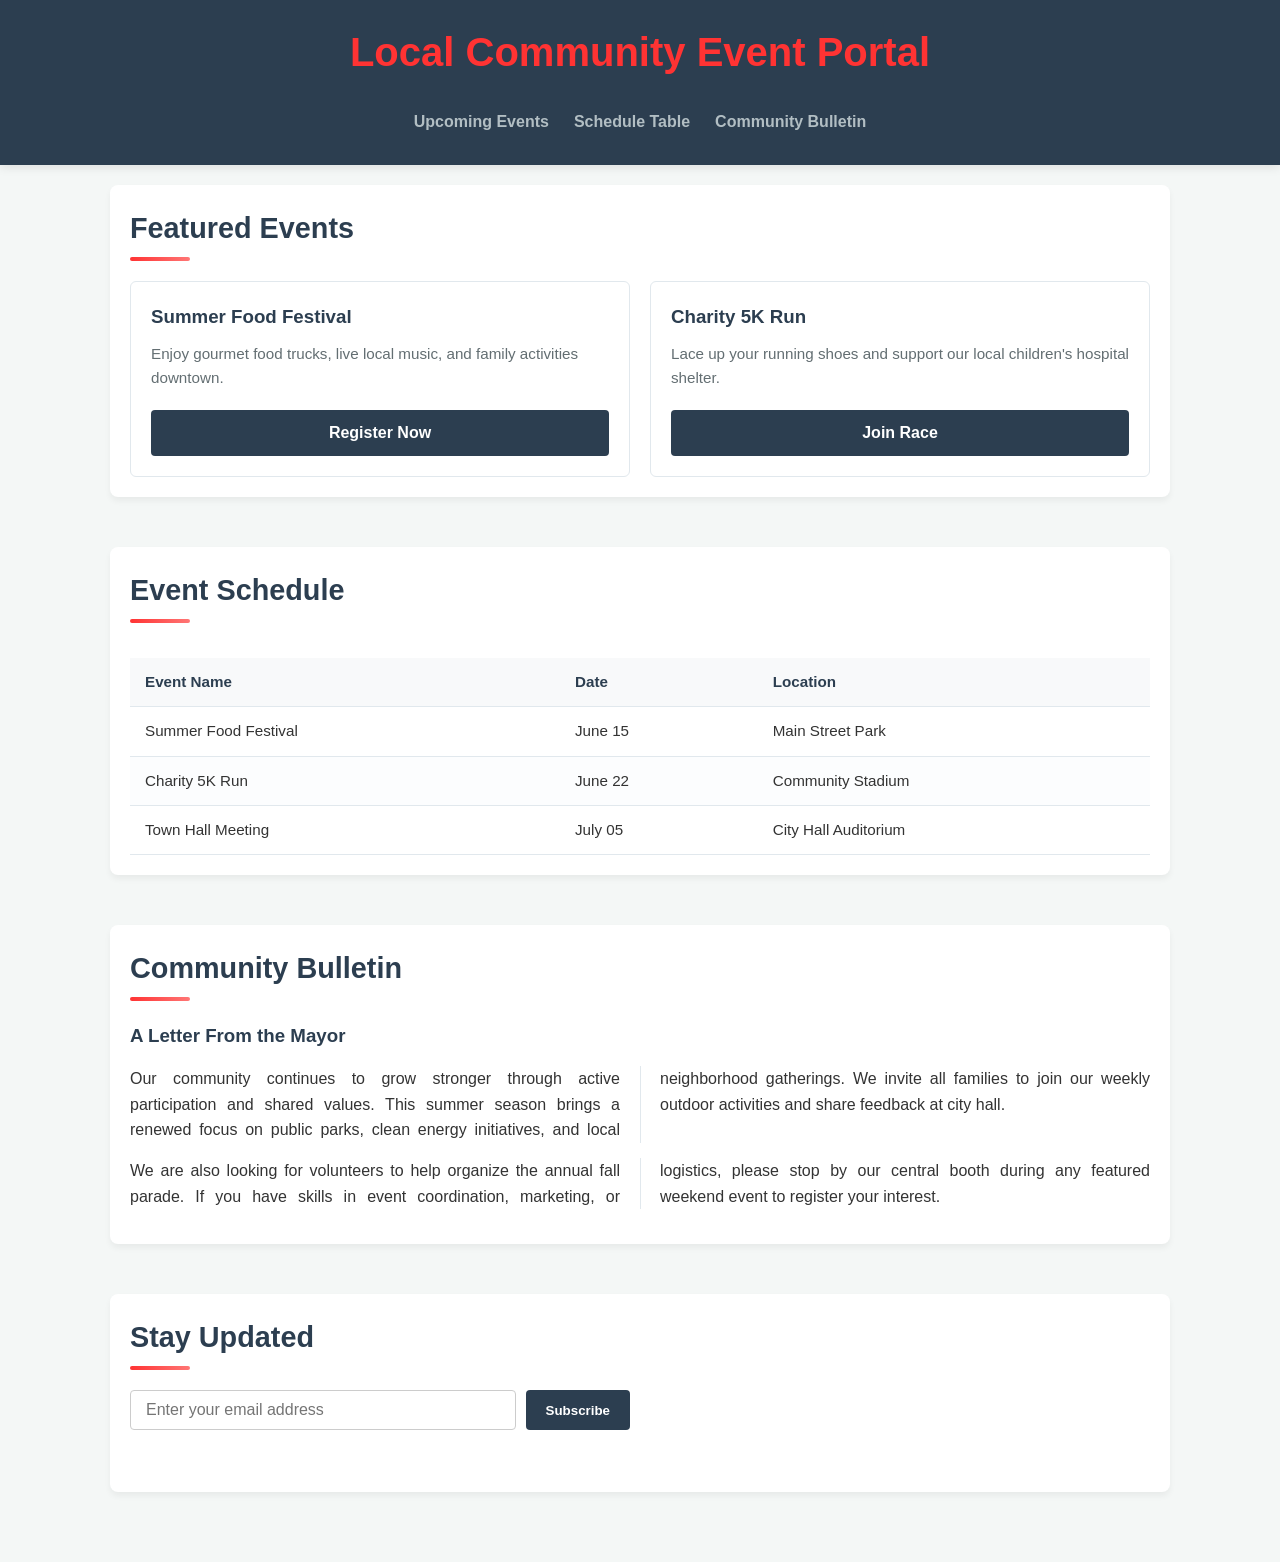
==== basic.html @ 29928220 "assignment" ====
<!DOCTYPE html>
<html lang="en">
<head>
    <meta charset="UTF-8">
    <meta name="viewport" content="width=device-width, initial-scale=1.0">
    <title>Local Community Event Portal</title>
    
    <!-- 1 Linking External Stylesheet   -->
    <link rel="stylesheet" href="styles.css">

    <!-- 1) Internal/Embedded CSS -->
    <style>
        body {
           
            background-color: #f4f7f6; 
        }
    </style>
</head>
<body>

    <!-- Exercise 3: ID Selector for the banner -->
    <header id="mainHeader">
        <!-- Exercise 1: Inline Style Applied Here -->
        <h1 style="color: #ff3333;">Local Community Event Portal</h1>
        
        <!-- Exercise 6: Nav Menu List -->
        <nav>
            <ul class="nav-menu">
                <li><a href="#events">Upcoming Events</a></li>
                <li><a href="#schedule">Schedule Table</a></li>
                <li><a href="#bulletin">Community Bulletin</a></li>
            </ul>
        </nav>
    </header>

    <main class="container">
        
        <!-- Exercise 3 & 4: Section with Gradient Header -->
        <section id="events">
            <h2 class="section-title">Featured Events</h2>
            
            <div class="events-grid">
                <!-- Exercise 3, 4 & 8: Event Cards -->
                <div class="eventCard">
                    <h3>Summer Food Festival</h3>
                    <p class="event-desc">Enjoy gourmet food trucks, live local music, and family activities downtown.</p>
                    <a href="#" class="cta-button">Register Now</a>
                </div>

                <div class="eventCard">
                    <h3>Charity 5K Run</h3>
                    <p class="event-desc">Lace up your running shoes and support our local children's hospital shelter.</p>
                    <a href="#" class="cta-button">Join Race</a>
                </div>
            </div>
        </section>

        <!-- Exercise 7: Table Styling Section -->
        <section id="schedule">
            <h2 class="section-title">Event Schedule</h2>
            <div class="table-responsive">
                <table>
                    <thead>
                        <tr>
                            <th>Event Name</th>
                            <th>Date</th>
                            <th>Location</th>
                        </tr>
                    </thead>
                    <tbody>
                        <tr>
                            <td>Summer Food Festival</td>
                            <td>June 15</td>
                            <td>Main Street Park</td>
                        </tr>
                        <tr>
                            <td>Charity 5K Run</td>
                            <td>June 22</td>
                            <td>Community Stadium</td>
                        </tr>
                        <tr>
                            <td>Town Hall Meeting</td>
                            <td>July 05</td>
                            <td>City Hall Auditorium</td>
                        </tr>
                    </tbody>
                </table>
            </div>
        </section>

        <!-- Exercise 9: Multiple Columns Section -->
        <section id="bulletin">
            <h2 class="section-title">Community Bulletin</h2>
            <article class="news-article">
                <h3>A Letter From the Mayor</h3>
                <p>Our community continues to grow stronger through active participation and shared values. This summer season brings a renewed focus on public parks, clean energy initiatives, and local neighborhood gatherings. We invite all families to join our weekly outdoor activities and share feedback at city hall.</p>
                <p>We are also looking for volunteers to help organize the annual fall parade. If you have skills in event coordination, marketing, or logistics, please stop by our central booth during any featured weekend event to register your interest.</p>
            </article>
        </section>

        <!-- Exercise 8: Interactive Form for Box Model Testing -->
        <section id="contact">
            <h2 class="section-title">Stay Updated</h2>
            <form class="subscribe-form">
                <input type="email" placeholder="Enter your email address" aria-label="Email" required>
                <button type="submit" class="cta-button">Subscribe</button>
            </form>
            
            <!-- Exercise 8: Visibility vs Display demo tags -->
            <p class="hidden-element-demo">You cannot see this text (display none).</p>
            <p class="invisible-element-demo">This space looks empty, but the element takes up layout room (visibility hidden).</p>
        </section>

    </main>

</body>
</html>
---- styles.css ----
/*                                           
   1. Base & Global Styles
                                              */
* {
    box-sizing: border-box;
    margin: 0;
    padding: 0;
}

body {
    font-family: 'Segoe UI', Tahoma, Geneva, Verdana, sans-serif;
    line-height: 1.6;
    color: #333333;
    background-color: #f4f7f6; /* Syncs with your internal CSS snippet */
}

.container {
    max-width: 1100px;
    margin: 0 auto;
    padding: 20px;
}

section {
    margin-bottom: 50px;
    padding: 20px;
    background: #ffffff;
    border-radius: 8px;
    box-shadow: 0 4px 6px rgba(0, 0, 0, 0.05);
}

/* Exercise 3 & 4: Section Titles with Gradient Headers */
.section-title {
    font-size: 1.8rem;
    margin-bottom: 20px;
    padding-bottom: 10px;
    position: relative;
    color: #2c3e50;
}

/* Linear gradient accent line beneath headers */
.section-title::after {
    content: '';
    position: absolute;
    bottom: 0;
    left: 0;
    width: 60px;
    height: 4px;
    background: linear-gradient(90deg, #ff3333, #ff7675);
    border-radius: 2px;
}

/*                                           
   2. Header & Navigation (Exercise 3 & 6)
                                              */
#mainHeader {
    background-color: #2c3e50;
    color: #ffffff;
    padding: 20px 0;
    text-align: center;
    box-shadow: 0 2px 10px rgba(0, 0, 0, 0.1);
}

/* Overriding inline style colors dynamically isn't trivial, 
   but we can give the general header text layout breathing room */
#mainHeader h1 {
    margin-bottom: 15px;
    font-size: 2.5rem;
}

.nav-menu {
    list-style: none;
    display: flex;
    justify-content: center;
    gap: 25px;
    padding: 10px 0;
}

.nav-menu a {
    color: #b2bec3;
    text-decoration: none;
    font-weight: 600;
    transition: color 0.3s ease;
}

.nav-menu a:hover {
    color: #ffffff;
}

/*                                           
   3. Featured Events Grid & Cards (Exercise 3, 4 & 8)
                                              */
.events-grid {
    display: grid;
    grid-template-columns: repeat(auto-fit, minmax(300px, 1fr));
    gap: 20px;
    margin-top: 20px;
}

.eventCard {
    background: #ffffff;
    border: 1px solid #e1e8ed;
    border-radius: 6px;
    padding: 20px;
    display: flex;
    flex-direction: column;
    justify-content: space-between;
    transition: transform 0.2s ease, box-shadow 0.2s ease;
}

.eventCard:hover {
    transform: translateY(-5px);
    box-shadow: 0 8px 15px rgba(0, 0, 0, 0.1);
}

.eventCard h3 {
    color: #2c3e50;
    margin-bottom: 10px;
}

.event-desc {
    color: #636e72;
    font-size: 0.95rem;
    margin-bottom: 20px;
    flex-grow: 1;
}

/* Buttons & CTA Layout */
.cta-button {
    display: inline-block;
    background-color: #2c3e50;
    color: #ffffff;
    padding: 10px 20px;
    text-decoration: none;
    border: none;
    border-radius: 4px;
    font-weight: 600;
    text-align: center;
    cursor: pointer;
    transition: background-color 0.2s ease;
}

.cta-button:hover {
    background-color: #1e272e;
}

/*                                           
   4. Table Styling Section (Exercise 7)
                                              */
.table-responsive {
    overflow-x: auto;
}

table {
    width: 100%;
    border-collapse: collapse;
    margin-top: 15px;
    font-size: 0.95rem;
}

th, td {
    padding: 12px 15px;
    text-align: left;
    border-bottom: 1px solid #e1e8ed;
}

th {
    background-color: #f8f9fa;
    color: #2c3e50;
    font-weight: 600;
}

tbody tr:nth-child(even) {
    background-color: #fcfdfe;
}

tbody tr:hover {
    background-color: #f1f2f6;
}

/*                                           
   5. Multiple Columns Section (Exercise 9)
                                              */
.news-article {
    margin-top: 15px;
}

.news-article h3 {
    margin-bottom: 15px;
    color: #2c3e50;
}

/* Splitting the article paragraphs into CSS columns */
.news-article p {
    column-width: 280px;
    column-count: 2;
    column-gap: 40px;
    column-rule: 1px solid #e1e8ed;
    text-align: justify;
    margin-bottom: 15px;
}

/*                                           
   6. Interactive Form & Demos (Exercise 8)
                                            = */
.subscribe-form {
    display: flex;
    gap: 10px;
    max-width: 500px;
    margin: 20px 0;
}

.subscribe-form input[type="email"] {
    flex-grow: 1;
    padding: 10px 15px;
    border: 1px solid #cccccc;
    border-radius: 4px;
    font-size: 1rem;
    outline: none;
}

.subscribe-form input[type="email"]:focus {
    border-color: #2c3e50;
    box-shadow: 0 0 0 2px rgba(44, 62, 80, 0.2);
}

/* Visibility vs Display Demos */
.hidden-element-demo {
    display: none; /* Destroys layout existence entirely */
}

.invisible-element-demo {
    visibility: hidden; /* Ghost mode: hidden, but occupies structural space */
    margin-top: 10px;
    font-size: 0.85rem;
    color: #7f8c8d;
}

/* 
   7. Responsive Media Queries
    */
@media (max-width: 768px) {
    .nav-menu {
        flex-direction: column;
        gap: 10px;
    }
    
    .news-article p {
        column-count: 1; /* Collapses columns on small devices */
    }

    .subscribe-form {
        flex-direction: column;
    }
}
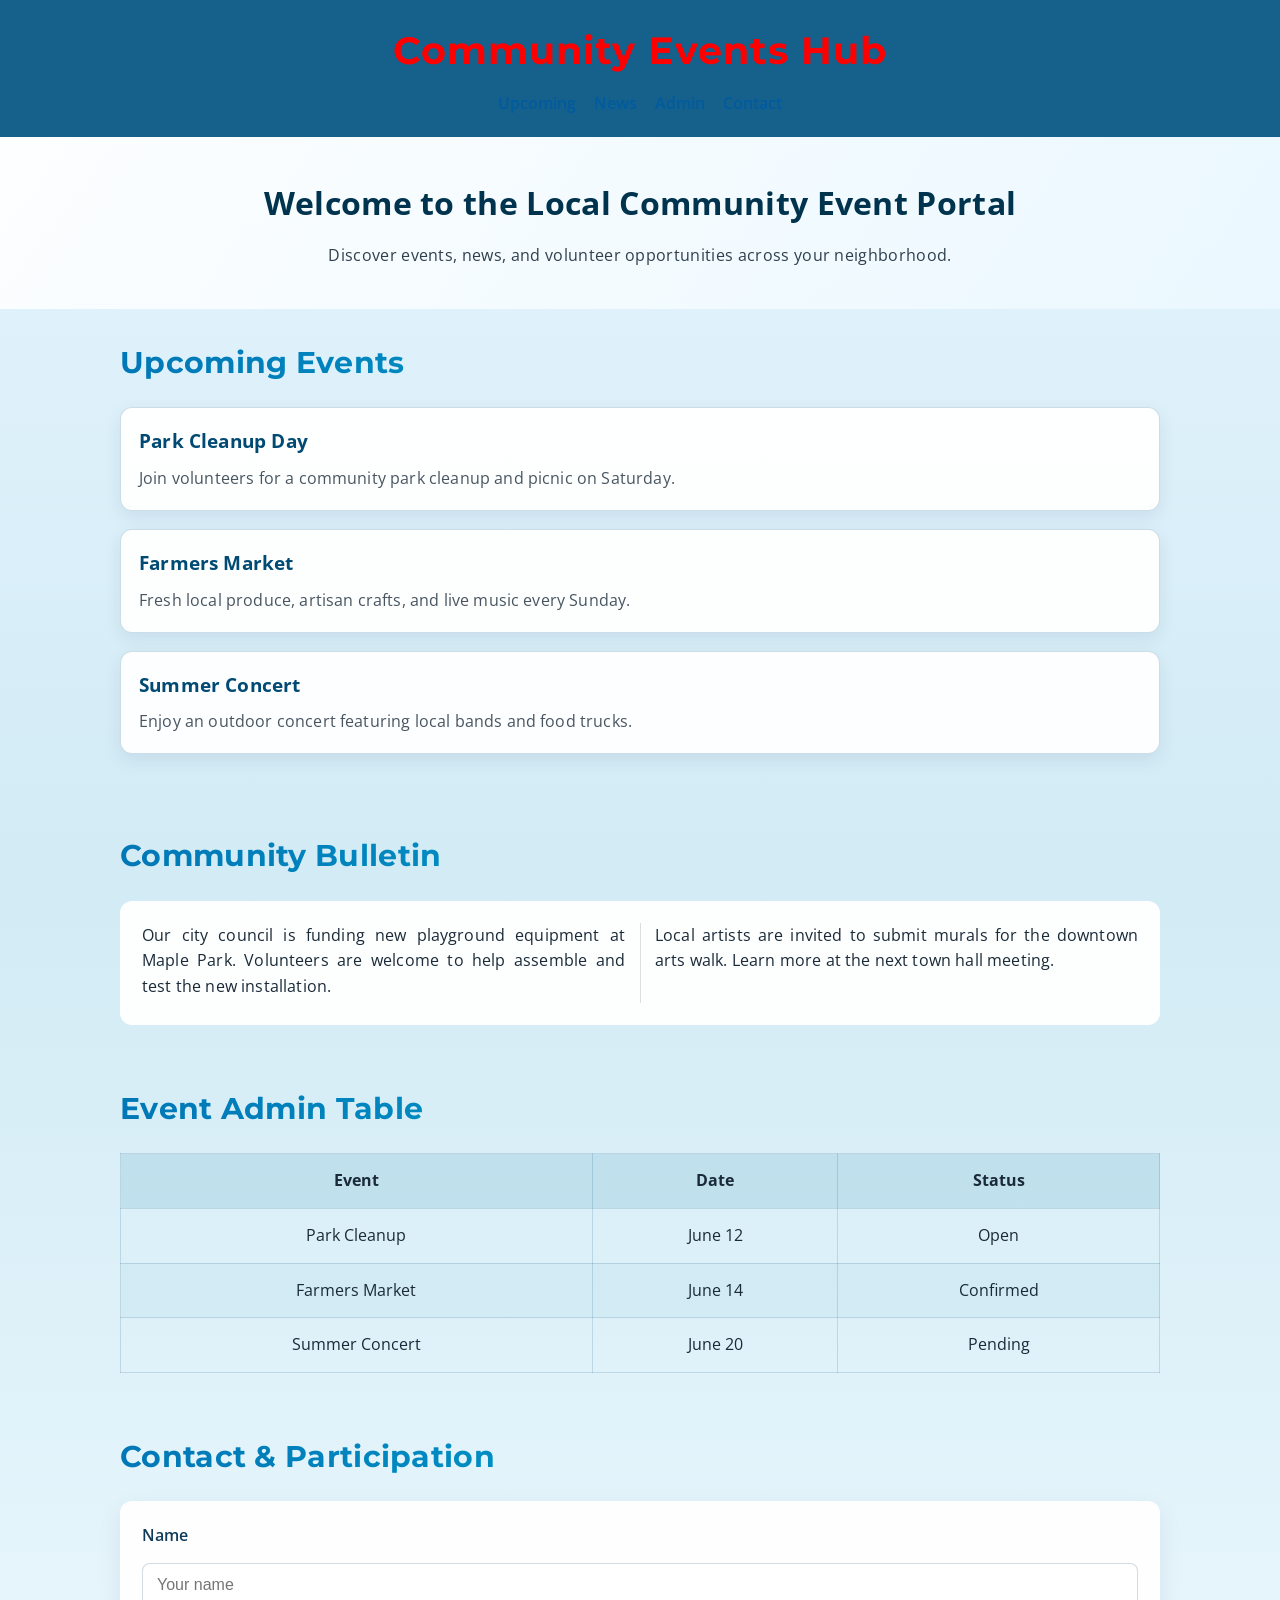
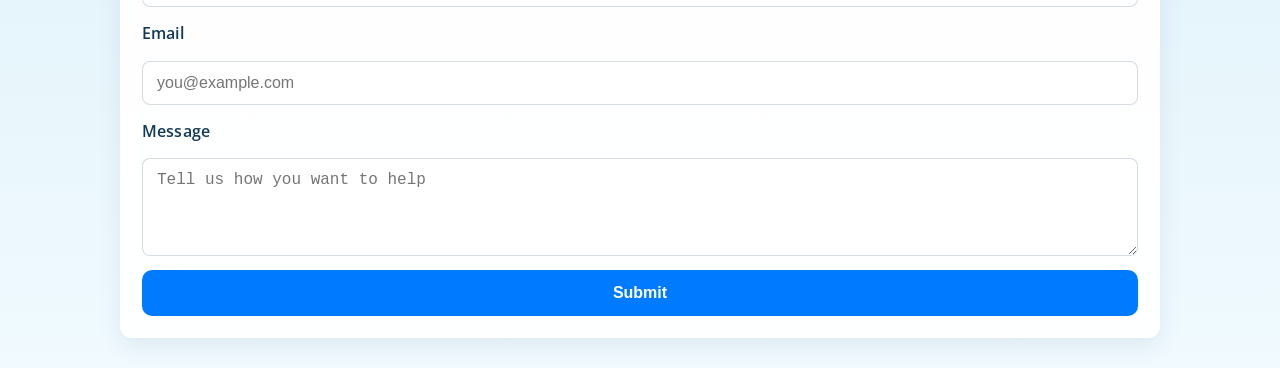
==== commit f429e33a: "files" ====
--- a/basic.html
+++ b/basic.html
@@ -4,114 +4,102 @@
     <meta charset="UTF-8">
     <meta name="viewport" content="width=device-width, initial-scale=1.0">
     <title>Local Community Event Portal</title>
-    
-    <!-- 1 Linking External Stylesheet   -->
-    <link rel="stylesheet" href="styles.css">
-
-    <!-- 1) Internal/Embedded CSS -->
     <style>
+        /* Embedded CSS: body background */
         body {
-           
-            background-color: #f4f7f6; 
+            background: linear-gradient(180deg, rgba(230, 245, 255, 1) 0%, rgba(210, 235, 245, 1) 45%, rgba(240, 250, 255, 1) 100%);
         }
     </style>
+    <link rel="stylesheet" href="styles.css">
 </head>
 <body>
-
-    <!-- Exercise 3: ID Selector for the banner -->
     <header id="mainHeader">
-        <!-- Exercise 1: Inline Style Applied Here -->
-        <h1 style="color: #ff3333;">Local Community Event Portal</h1>
-        
-        <!-- Exercise 6: Nav Menu List -->
+        <h1 style="color:red;">Community Events Hub</h1>
         <nav>
-            <ul class="nav-menu">
-                <li><a href="#events">Upcoming Events</a></li>
-                <li><a href="#schedule">Schedule Table</a></li>
-                <li><a href="#bulletin">Community Bulletin</a></li>
+            <ul class="navMenu">
+                <li><a href="#upcoming">Upcoming</a></li>
+                <li><a href="#news">News</a></li>
+                <li><a href="#table">Admin</a></li>
+                <li><a href="#contact">Contact</a></li>
             </ul>
         </nav>
     </header>
 
-    <main class="container">
-        
-        <!-- Exercise 3 & 4: Section with Gradient Header -->
-        <section id="events">
-            <h2 class="section-title">Featured Events</h2>
-            
-            <div class="events-grid">
-                <!-- Exercise 3, 4 & 8: Event Cards -->
-                <div class="eventCard">
-                    <h3>Summer Food Festival</h3>
-                    <p class="event-desc">Enjoy gourmet food trucks, live local music, and family activities downtown.</p>
-                    <a href="#" class="cta-button">Register Now</a>
-                </div>
+    <main>
+        <section class="heroSection">
+            <h2>Welcome to the Local Community Event Portal</h2>
+            <p class="heroText">Discover events, news, and volunteer opportunities across your neighborhood.</p>
+        </section>
 
-                <div class="eventCard">
-                    <h3>Charity 5K Run</h3>
-                    <p class="event-desc">Lace up your running shoes and support our local children's hospital shelter.</p>
-                    <a href="#" class="cta-button">Join Race</a>
-                </div>
+        <section id="upcoming" class="eventSection">
+            <h2>Upcoming Events</h2>
+            <div class="eventCard">
+                <h3>Park Cleanup Day</h3>
+                <p>Join volunteers for a community park cleanup and picnic on Saturday.</p>
+            </div>
+            <div class="eventCard">
+                <h3>Farmers Market</h3>
+                <p>Fresh local produce, artisan crafts, and live music every Sunday.</p>
+            </div>
+            <div class="eventCard">
+                <h3>Summer Concert</h3>
+                <p>Enjoy an outdoor concert featuring local bands and food trucks.</p>
             </div>
         </section>
 
-        <!-- Exercise 7: Table Styling Section -->
-        <section id="schedule">
-            <h2 class="section-title">Event Schedule</h2>
-            <div class="table-responsive">
-                <table>
-                    <thead>
-                        <tr>
-                            <th>Event Name</th>
-                            <th>Date</th>
-                            <th>Location</th>
-                        </tr>
-                    </thead>
-                    <tbody>
-                        <tr>
-                            <td>Summer Food Festival</td>
-                            <td>June 15</td>
-                            <td>Main Street Park</td>
-                        </tr>
-                        <tr>
-                            <td>Charity 5K Run</td>
-                            <td>June 22</td>
-                            <td>Community Stadium</td>
-                        </tr>
-                        <tr>
-                            <td>Town Hall Meeting</td>
-                            <td>July 05</td>
-                            <td>City Hall Auditorium</td>
-                        </tr>
-                    </tbody>
-                </table>
-            </div>
-        </section>
-
-        <!-- Exercise 9: Multiple Columns Section -->
-        <section id="bulletin">
-            <h2 class="section-title">Community Bulletin</h2>
-            <article class="news-article">
-                <h3>A Letter From the Mayor</h3>
-                <p>Our community continues to grow stronger through active participation and shared values. This summer season brings a renewed focus on public parks, clean energy initiatives, and local neighborhood gatherings. We invite all families to join our weekly outdoor activities and share feedback at city hall.</p>
-                <p>We are also looking for volunteers to help organize the annual fall parade. If you have skills in event coordination, marketing, or logistics, please stop by our central booth during any featured weekend event to register your interest.</p>
+        <section id="news" class="newsSection">
+            <h2>Community Bulletin</h2>
+            <article class="newsArticle">
+                <p>Our city council is funding new playground equipment at Maple Park. Volunteers are welcome to help assemble and test the new installation.</p>
+                <p>Local artists are invited to submit murals for the downtown arts walk. Learn more at the next town hall meeting.</p>
             </article>
         </section>
 
-        <!-- Exercise 8: Interactive Form for Box Model Testing -->
-        <section id="contact">
-            <h2 class="section-title">Stay Updated</h2>
-            <form class="subscribe-form">
-                <input type="email" placeholder="Enter your email address" aria-label="Email" required>
-                <button type="submit" class="cta-button">Subscribe</button>
-            </form>
-            
-            <!-- Exercise 8: Visibility vs Display demo tags -->
-            <p class="hidden-element-demo">You cannot see this text (display none).</p>
-            <p class="invisible-element-demo">This space looks empty, but the element takes up layout room (visibility hidden).</p>
+        <section id="table" class="adminSection">
+            <h2>Event Admin Table</h2>
+            <table>
+                <thead>
+                    <tr>
+                        <th>Event</th>
+                        <th>Date</th>
+                        <th>Status</th>
+                    </tr>
+                </thead>
+                <tbody>
+                    <tr>
+                        <td>Park Cleanup</td>
+                        <td>June 12</td>
+                        <td>Open</td>
+                    </tr>
+                    <tr>
+                        <td>Farmers Market</td>
+                        <td>June 14</td>
+                        <td>Confirmed</td>
+                    </tr>
+                    <tr>
+                        <td>Summer Concert</td>
+                        <td>June 20</td>
+                        <td>Pending</td>
+                    </tr>
+                </tbody>
+            </table>
         </section>
 
+        <section id="contact" class="contactSection">
+            <h2>Contact & Participation</h2>
+            <form>
+                <label for="name">Name</label>
+                <input type="text" id="name" placeholder="Your name">
+
+                <label for="email">Email</label>
+                <input type="email" id="email" placeholder="you@example.com">
+
+                <label for="message">Message</label>
+                <textarea id="message" rows="4" placeholder="Tell us how you want to help"></textarea>
+
+                <button type="submit" class="cta-button">Submit</button>
+            </form>
+        </section>
     </main>
-
 </body>
-</html>
+</html>
--- a/styles.css
+++ b/styles.css
@@ -1,254 +1,247 @@
-/*                                           
-   1. Base & Global Styles
-                                              */
+/* Google Font import */
+@import url('https://fonts.googleapis.com/css2?family=Montserrat:wght@400;600;700&family=Open+Sans:ital,wght@0,400;0,600;1,400&display=swap');
+
+/* Reset and base styles */
 * {
-    box-sizing: border-box;
     margin: 0;
     padding: 0;
+    box-sizing: border-box;
+}
+
+html {
+    scroll-behavior: smooth;
 }
 
 body {
-    font-family: 'Segoe UI', Tahoma, Geneva, Verdana, sans-serif;
+    font-family: 'Open Sans', sans-serif;
+    color: #1a2a38;
     line-height: 1.6;
-    color: #333333;
-    background-color: #f4f7f6; /* Syncs with your internal CSS snippet */
-}
-
-.container {
+}
+
+/* Header styles */
+#mainHeader {
+    background: rgba(0, 80, 128, 0.9);
+    color: white;
+    padding: 20px 30px;
+    text-align: center;
+}
+
+#mainHeader h1 {
+    font-family: 'Montserrat', sans-serif;
+    font-size: 2.4rem;
+    letter-spacing: 1px;
+    margin-bottom: 10px;
+}
+
+nav ul {
+    list-style-type: none;
+    display: flex;
+    justify-content: center;
+    gap: 18px;
+    flex-wrap: wrap;
+}
+
+nav a {
+    color: #e0f7ff;
+    text-decoration: none;
+    font-weight: 600;
+    transition: color 0.2s ease;
+}
+
+nav a:hover,
+nav a:focus {
+    color: #ffdd57;
+}
+
+/* Hero section styles */
+.heroSection {
+    padding: 40px 30px;
+    text-align: center;
+    background: linear-gradient(120deg, rgba(255,255,255,0.9), rgba(235,248,255,0.95));
+}
+
+.heroSection h2 {
+    font-size: 2rem;
+    margin-bottom: 15px;
+    color: #00334d;
+}
+
+.heroText {
+    max-width: 700px;
+    margin: 0 auto;
+    color: rgba(26, 42, 56, 0.9);
+    letter-spacing: 0.02em;
+}
+
+/* Event card styles */
+.eventSection,
+.newsSection,
+.adminSection,
+.contactSection {
+    padding: 30px;
     max-width: 1100px;
     margin: 0 auto;
-    padding: 20px;
-}
-
-section {
-    margin-bottom: 50px;
-    padding: 20px;
-    background: #ffffff;
-    border-radius: 8px;
-    box-shadow: 0 4px 6px rgba(0, 0, 0, 0.05);
-}
-
-/* Exercise 3 & 4: Section Titles with Gradient Headers */
-.section-title {
-    font-size: 1.8rem;
+}
+
+.eventSection h2,
+.newsSection h2,
+.adminSection h2,
+.contactSection h2 {
     margin-bottom: 20px;
-    padding-bottom: 10px;
-    position: relative;
-    color: #2c3e50;
-}
-
-/* Linear gradient accent line beneath headers */
-.section-title::after {
-    content: '';
-    position: absolute;
-    bottom: 0;
-    left: 0;
-    width: 60px;
-    height: 4px;
-    background: linear-gradient(90deg, #ff3333, #ff7675);
-    border-radius: 2px;
-}
-
-/*                                           
-   2. Header & Navigation (Exercise 3 & 6)
-                                              */
-#mainHeader {
-    background-color: #2c3e50;
-    color: #ffffff;
-    padding: 20px 0;
-    text-align: center;
-    box-shadow: 0 2px 10px rgba(0, 0, 0, 0.1);
-}
-
-/* Overriding inline style colors dynamically isn't trivial, 
-   but we can give the general header text layout breathing room */
-#mainHeader h1 {
-    margin-bottom: 15px;
-    font-size: 2.5rem;
-}
-
-.nav-menu {
-    list-style: none;
-    display: flex;
-    justify-content: center;
-    gap: 25px;
-    padding: 10px 0;
-}
-
-.nav-menu a {
-    color: #b2bec3;
-    text-decoration: none;
-    font-weight: 600;
-    transition: color 0.3s ease;
-}
-
-.nav-menu a:hover {
-    color: #ffffff;
-}
-
-/*                                           
-   3. Featured Events Grid & Cards (Exercise 3, 4 & 8)
-                                              */
-.events-grid {
-    display: grid;
-    grid-template-columns: repeat(auto-fit, minmax(300px, 1fr));
-    gap: 20px;
-    margin-top: 20px;
+    font-family: 'Montserrat', sans-serif;
+    font-size: 1.9rem;
+    background: linear-gradient(90deg, #0077b6, #00b4d8);
+    -webkit-background-clip: text;
+    color: transparent;
 }
 
 .eventCard {
-    background: #ffffff;
-    border: 1px solid #e1e8ed;
-    border-radius: 6px;
-    padding: 20px;
-    display: flex;
-    flex-direction: column;
-    justify-content: space-between;
-    transition: transform 0.2s ease, box-shadow 0.2s ease;
-}
-
-.eventCard:hover {
-    transform: translateY(-5px);
-    box-shadow: 0 8px 15px rgba(0, 0, 0, 0.1);
+    border: 1px solid rgba(0, 85, 130, 0.2);
+    background: rgba(255, 255, 255, 0.95);
+    padding: 18px;
+    margin-bottom: 18px;
+    border-radius: 12px;
+    box-shadow: 0 6px 18px rgba(16, 40, 80, 0.08);
 }
 
 .eventCard h3 {
-    color: #2c3e50;
     margin-bottom: 10px;
-}
-
-.event-desc {
-    color: #636e72;
-    font-size: 0.95rem;
-    margin-bottom: 20px;
-    flex-grow: 1;
-}
-
-/* Buttons & CTA Layout */
-.cta-button {
-    display: inline-block;
-    background-color: #2c3e50;
-    color: #ffffff;
-    padding: 10px 20px;
-    text-decoration: none;
-    border: none;
-    border-radius: 4px;
-    font-weight: 600;
-    text-align: center;
-    cursor: pointer;
-    transition: background-color 0.2s ease;
-}
-
-.cta-button:hover {
-    background-color: #1e272e;
-}
-
-/*                                           
-   4. Table Styling Section (Exercise 7)
-                                              */
-.table-responsive {
-    overflow-x: auto;
-}
-
+    color: #004a73;
+}
+
+.eventCard p {
+    color: rgba(26, 42, 56, 0.8);
+}
+
+/* News article multi-column layout */
+.newsArticle {
+    column-count: 2;
+    column-gap: 30px;
+    column-rule: 1px solid rgba(0, 0, 0, 0.13);
+    background: rgba(255, 255, 255, 0.95);
+    padding: 22px;
+    border-radius: 12px;
+}
+
+.newsArticle p {
+    margin-bottom: 1rem;
+    text-align: justify;
+}
+
+/* Table styling */
 table {
     width: 100%;
     border-collapse: collapse;
-    margin-top: 15px;
-    font-size: 0.95rem;
-}
-
-th, td {
-    padding: 12px 15px;
-    text-align: left;
-    border-bottom: 1px solid #e1e8ed;
-}
-
-th {
-    background-color: #f8f9fa;
-    color: #2c3e50;
+    text-align: center;
+    margin-top: 10px;
+}
+
+th,
+td {
+    padding: 14px 12px;
+    border: 1px solid rgba(0, 70, 110, 0.15);
+}
+
+thead {
+    background: rgba(0, 116, 153, 0.12);
+}
+
+tbody tr:nth-child(even) {
+    background: rgba(0, 116, 153, 0.05);
+}
+
+/* Form styles */
+form {
+    display: grid;
+    gap: 14px;
+    background: rgba(255, 255, 255, 0.95);
+    padding: 22px;
+    border-radius: 12px;
+    box-shadow: 0 8px 24px rgba(16, 40, 80, 0.08);
+}
+
+label {
     font-weight: 600;
-}
-
-tbody tr:nth-child(even) {
-    background-color: #fcfdfe;
-}
-
-tbody tr:hover {
-    background-color: #f1f2f6;
-}
-
-/*                                           
-   5. Multiple Columns Section (Exercise 9)
-                                              */
-.news-article {
-    margin-top: 15px;
-}
-
-.news-article h3 {
-    margin-bottom: 15px;
-    color: #2c3e50;
-}
-
-/* Splitting the article paragraphs into CSS columns */
-.news-article p {
-    column-width: 280px;
-    column-count: 2;
-    column-gap: 40px;
-    column-rule: 1px solid #e1e8ed;
-    text-align: justify;
-    margin-bottom: 15px;
-}
-
-/*                                           
-   6. Interactive Form & Demos (Exercise 8)
-                                            = */
-.subscribe-form {
-    display: flex;
-    gap: 10px;
-    max-width: 500px;
-    margin: 20px 0;
-}
-
-.subscribe-form input[type="email"] {
-    flex-grow: 1;
-    padding: 10px 15px;
-    border: 1px solid #cccccc;
-    border-radius: 4px;
+    color: #113a58;
+}
+
+input,
+textarea {
+    width: 100%;
+    padding: 12px 14px;
+    border: 1px solid rgba(17, 58, 88, 0.18);
+    border-radius: 8px;
     font-size: 1rem;
-    outline: none;
-}
-
-.subscribe-form input[type="email"]:focus {
-    border-color: #2c3e50;
-    box-shadow: 0 0 0 2px rgba(44, 62, 80, 0.2);
-}
-
-/* Visibility vs Display Demos */
-.hidden-element-demo {
-    display: none; /* Destroys layout existence entirely */
-}
-
-.invisible-element-demo {
-    visibility: hidden; /* Ghost mode: hidden, but occupies structural space */
-    margin-top: 10px;
-    font-size: 0.85rem;
-    color: #7f8c8d;
-}
-
-/* 
-   7. Responsive Media Queries
-    */
+}
+
+input:focus,
+textarea:focus {
+    outline: 2px solid rgba(0, 120, 190, 0.4);
+    border-color: #0077b6;
+}
+
+.cta-button {
+    background-color: #007bff;
+    color: white;
+    padding: 14px 22px;
+    border: none;
+    border-radius: 10px;
+    font-size: 1rem;
+    font-weight: 700;
+    cursor: pointer;
+    transition: transform 0.2s ease, background-color 0.2s ease;
+}
+
+.cta-button:hover {
+    background-color: #0056d6;
+    transform: translateY(-1px);
+}
+
+/* Link states */
+a:link {
+    color: #005b9f;
+}
+a:visited {
+    color: #3a5d8f;
+}
+a:hover {
+    color: #ffb703;
+}
+a:active {
+    color: #023047;
+}
+
+/* Utility styles */
+h2,
+h3,
+p,
+label {
+    letter-spacing: 0.01em;
+}
+
 @media (max-width: 768px) {
-    .nav-menu {
+    nav ul {
         flex-direction: column;
-        gap: 10px;
-    }
-    
-    .news-article p {
-        column-count: 1; /* Collapses columns on small devices */
-    }
-
-    .subscribe-form {
-        flex-direction: column;
+        gap: 12px;
+    }
+
+    .eventSection,
+    .newsSection,
+    .adminSection,
+    .contactSection,
+    .heroSection {
+        padding: 20px;
+    }
+
+    .newsArticle {
+        column-count: 1;
+    }
+
+    #mainHeader h1 {
+        font-size: 2rem;
+    }
+
+    body {
+        font-size: 0.98rem;
     }
 }
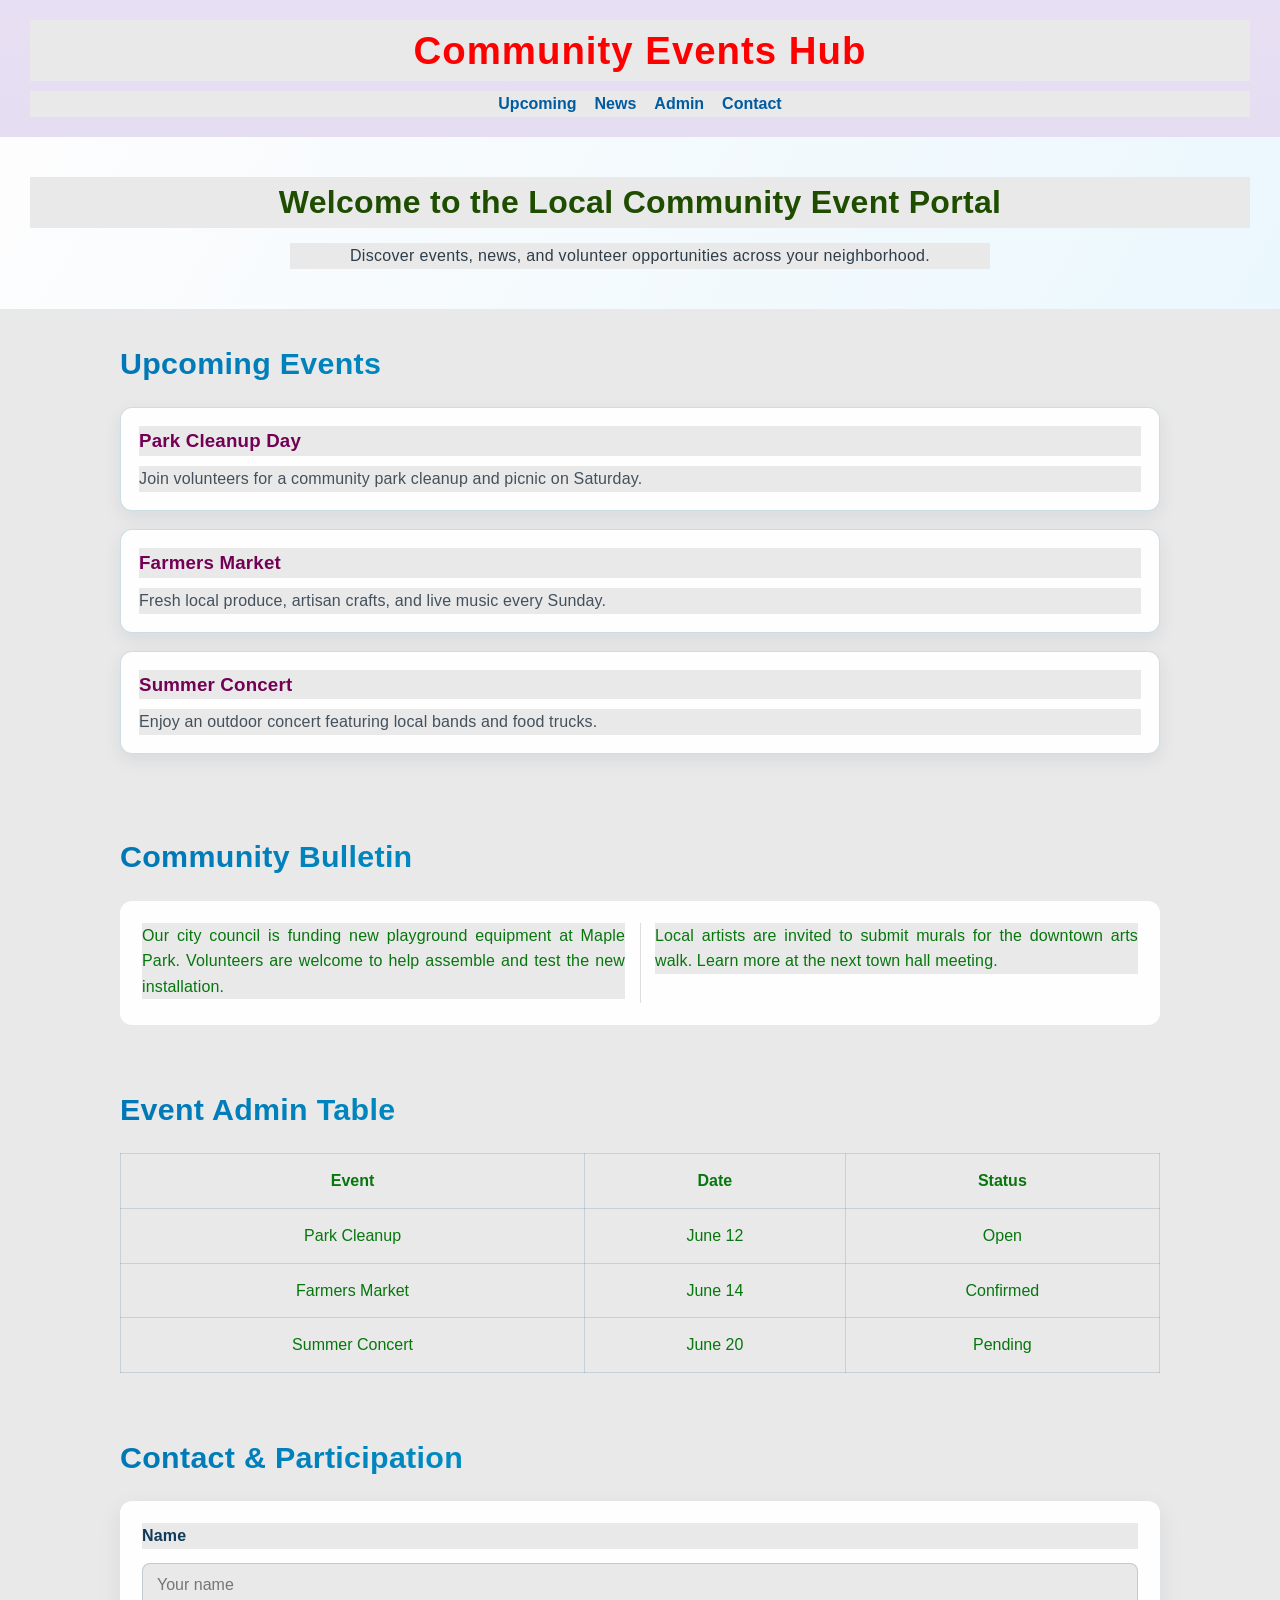
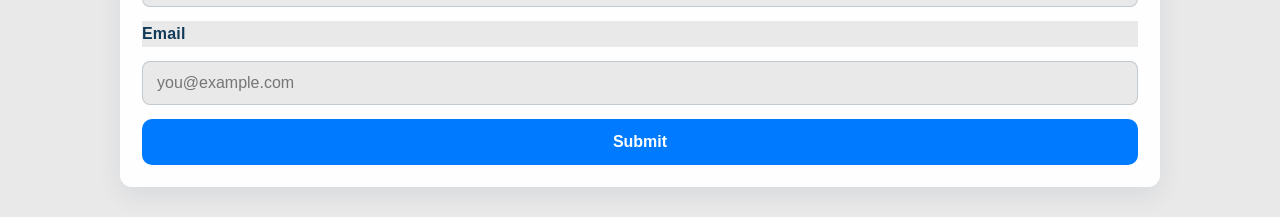
==== commit b647c1fe: "files" ====
--- a/basic.html
+++ b/basic.html
@@ -93,11 +93,7 @@
 
                 <label for="email">Email</label>
                 <input type="email" id="email" placeholder="you@example.com">
-
-                <label for="message">Message</label>
-                <textarea id="message" rows="4" placeholder="Tell us how you want to help"></textarea>
-
-                <button type="submit" class="cta-button">Submit</button>
+          <button type="submit" class="cta-button">Submit</button>
             </form>
         </section>
     </main>
--- a/styles.css
+++ b/styles.css
@@ -1,7 +1,11 @@
 /* Google Font import */
-@import url('https://fonts.googleapis.com/css2?family=Montserrat:wght@400;600;700&family=Open+Sans:ital,wght@0,400;0,600;1,400&display=swap');
+/* @import url('https://fonts.googleapis.com/css2?family=Montserrat:wght@400;600;700&family=Open+Sans:ital,wght@0,400;0,600;1,400&display=swap'); */
 
 /* Reset and base styles */
+*{
+    background-color: rgb(233, 233, 233);
+}
+
 * {
     margin: 0;
     padding: 0;
@@ -14,13 +18,13 @@
 
 body {
     font-family: 'Open Sans', sans-serif;
-    color: #1a2a38;
+    color: #06760d;
     line-height: 1.6;
 }
 
 /* Header styles */
 #mainHeader {
-    background: rgba(0, 80, 128, 0.9);
+    background: rgba(236, 18, 131, 0.096);
     color: white;
     padding: 20px 30px;
     text-align: center;
@@ -63,7 +67,7 @@
 .heroSection h2 {
     font-size: 2rem;
     margin-bottom: 15px;
-    color: #00334d;
+    color: #1e4d00;
 }
 
 .heroText {
@@ -106,7 +110,7 @@
 
 .eventCard h3 {
     margin-bottom: 10px;
-    color: #004a73;
+    color: #730054;
 }
 
 .eventCard p {
@@ -177,7 +181,7 @@
 input:focus,
 textarea:focus {
     outline: 2px solid rgba(0, 120, 190, 0.4);
-    border-color: #0077b6;
+    border-color: #b6820030;
 }
 
 .cta-button {
@@ -193,7 +197,7 @@
 }
 
 .cta-button:hover {
-    background-color: #0056d6;
+    background-color: #35d600;
     transform: translateY(-1px);
 }
 
